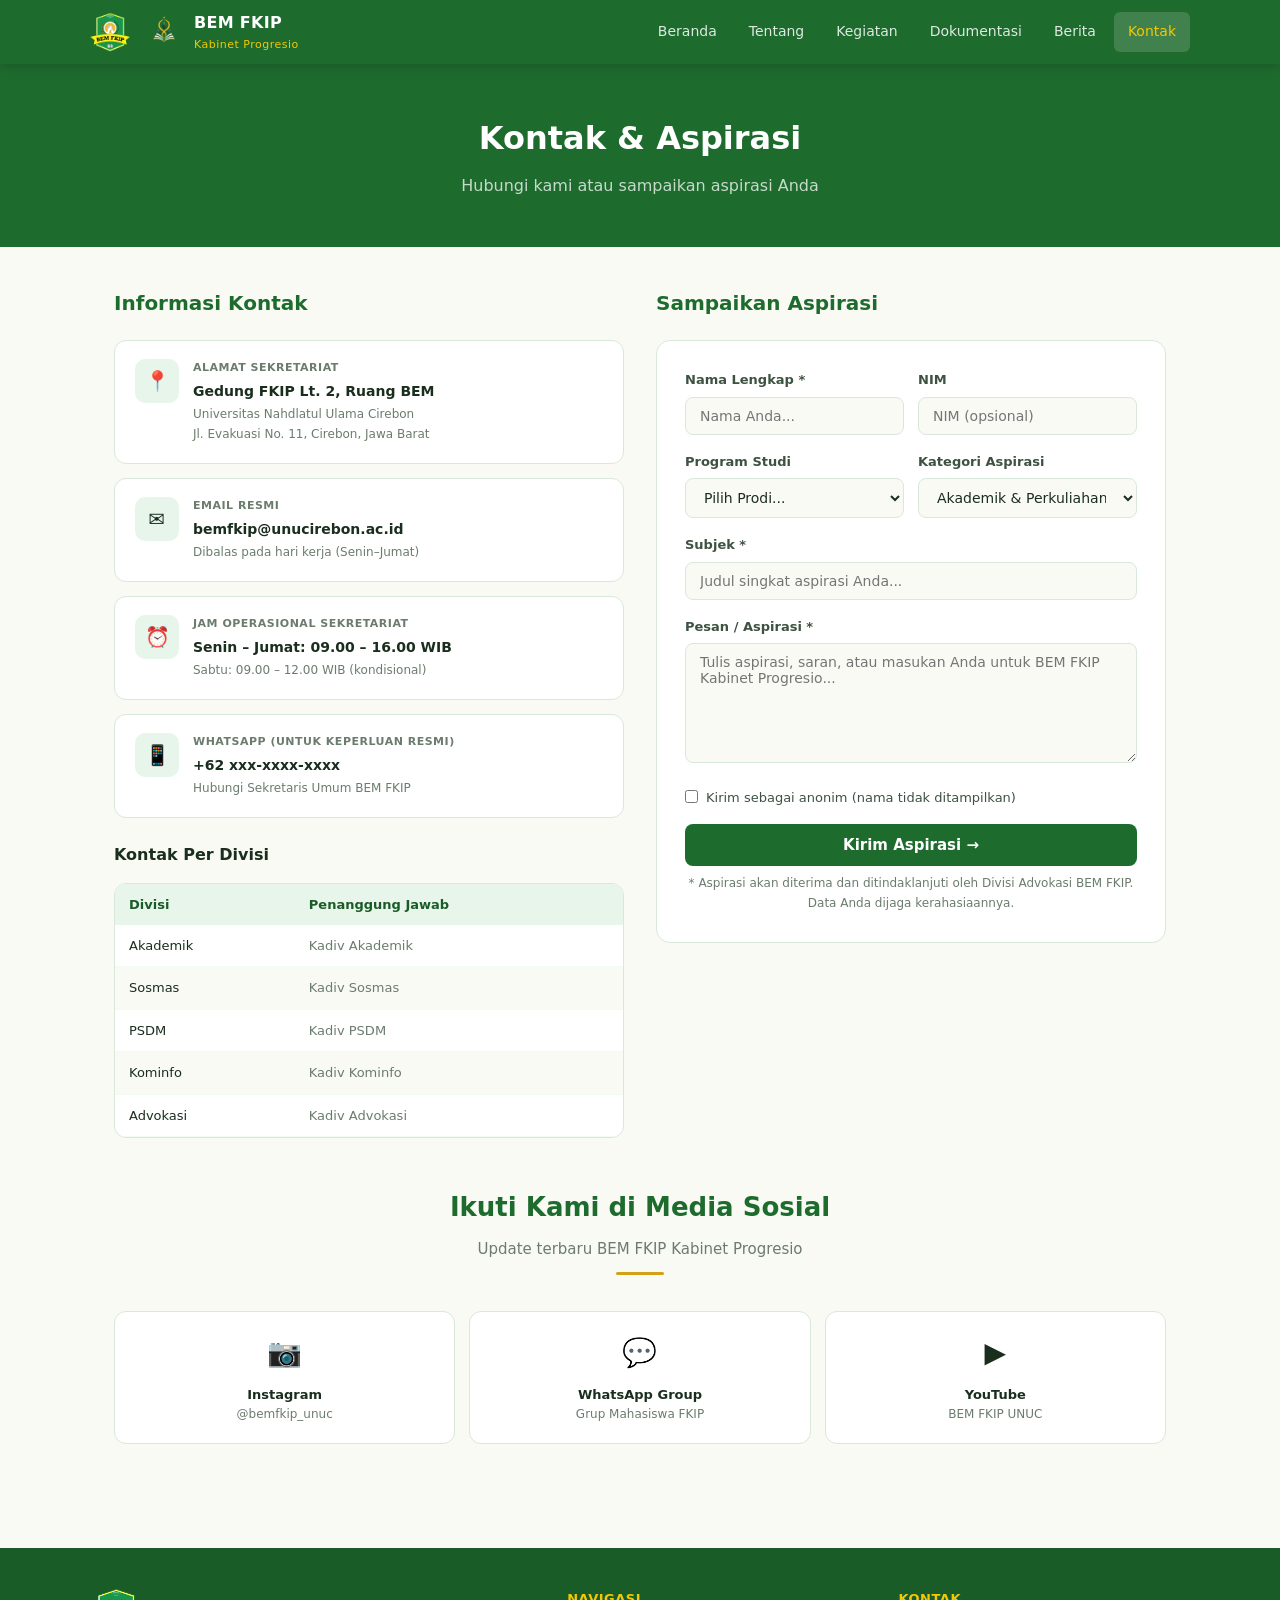
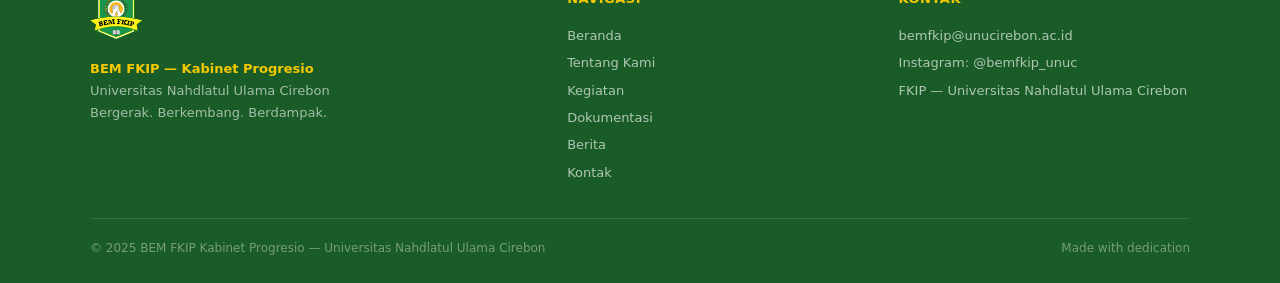
==== kontak.html @ 58577be5 "init: BEM FKIP Progresio website + Supabase integration" ====
<!DOCTYPE html>
<html lang="id">
<head>
<meta charset="UTF-8"/>
<meta name="viewport" content="width=device-width,initial-scale=1.0"/>
<title>Kontak — BEM FKIP Kabinet Progresio</title>
<link rel="stylesheet" href="assets/style.css"/>
<style>
.kontak-grid { display: grid; grid-template-columns: 1fr 1fr; gap: 32px; }

.kontak-info-box {
  display: flex; flex-direction: column; gap: 14px;
}
.info-item {
  background: white; border: 1px solid var(--border); border-radius: 12px;
  padding: 18px 20px; display: flex; gap: 14px; align-items: flex-start;
}
.info-icon {
  width: 44px; height: 44px; border-radius: 10px;
  background: var(--green-light); display: flex; align-items: center;
  justify-content: center; font-size: 20px; flex-shrink: 0;
}
.info-label { font-size: 11px; font-weight: 700; text-transform: uppercase; letter-spacing: .5px; color: var(--text-light); margin-bottom: 3px; }
.info-value { font-size: 14px; font-weight: 600; color: var(--text-dark); }
.info-sub { font-size: 12px; color: var(--text-light); margin-top: 2px; }

/* FORM */
.aspirasi-form {
  background: white; border: 1px solid var(--border); border-radius: 14px; padding: 28px;
}
.form-group { margin-bottom: 16px; }
.form-group label { display: block; font-size: 13px; font-weight: 600; color: var(--text-mid); margin-bottom: 6px; }
.form-group input, .form-group select, .form-group textarea {
  width: 100%; border: 1.5px solid var(--border); border-radius: 8px;
  padding: 10px 14px; font-size: 14px; color: var(--text-dark);
  background: var(--cream); transition: border .2s;
  font-family: inherit;
}
.form-group input:focus, .form-group select:focus, .form-group textarea:focus {
  outline: none; border-color: var(--green-main); background: white;
}
.form-group textarea { min-height: 120px; resize: vertical; }
.form-row { display: grid; grid-template-columns: 1fr 1fr; gap: 14px; }
.form-submit-btn {
  width: 100%; padding: 12px; background: var(--green-main); color: white;
  border: none; border-radius: 8px; font-size: 15px; font-weight: 700;
  cursor: pointer; transition: background .2s; font-family: inherit;
}
.form-submit-btn:hover { background: var(--green-mid); }
.form-note { font-size: 12px; color: var(--text-light); text-align: center; margin-top: 8px; }

/* SOSMED */
.sosmed-grid { display: grid; grid-template-columns: repeat(3,1fr); gap: 14px; margin-top: 28px; }
.sosmed-card {
  background: white; border: 1px solid var(--border); border-radius: 12px;
  padding: 18px; text-align: center; transition: box-shadow .2s; cursor: pointer;
  text-decoration: none; display: block; color: var(--text-dark);
}
.sosmed-card:hover { box-shadow: 0 4px 16px var(--shadow); }
.sosmed-icon { font-size: 28px; margin-bottom: 8px; }
.sosmed-name { font-size: 13px; font-weight: 700; }
.sosmed-handle { font-size: 12px; color: var(--text-light); }

/* SUCCESS */
.success-msg {
  display: none; background: var(--green-light); border: 1px solid var(--border);
  border-radius: 10px; padding: 16px; text-align: center; margin-bottom: 16px;
  color: var(--green-dark); font-weight: 600;
}

@media(max-width:768px) {
  .kontak-grid { grid-template-columns: 1fr; }
  .form-row { grid-template-columns: 1fr; }
  .sosmed-grid { grid-template-columns: 1fr 1fr; }
}
</style>
</head>
<body>
<div id="navbar-placeholder"></div>

<div class="page-hero">
  <h1>Kontak & Aspirasi</h1>
  <p>Hubungi kami atau sampaikan aspirasi Anda</p>
</div>

<div class="container">
  <div class="kontak-grid">

    <!-- INFO KONTAK -->
    <div>
      <h2 style="font-size:20px;font-weight:800;color:var(--green-main);margin-bottom:20px">Informasi Kontak</h2>
      <div class="kontak-info-box">
        <div class="info-item">
          <div class="info-icon">📍</div>
          <div>
            <div class="info-label">Alamat Sekretariat</div>
            <div class="info-value">Gedung FKIP Lt. 2, Ruang BEM</div>
            <div class="info-sub">Universitas Nahdlatul Ulama Cirebon<br>Jl. Evakuasi No. 11, Cirebon, Jawa Barat</div>
          </div>
        </div>
        <div class="info-item">
          <div class="info-icon">✉</div>
          <div>
            <div class="info-label">Email Resmi</div>
            <div class="info-value">bemfkip@unucirebon.ac.id</div>
            <div class="info-sub">Dibalas pada hari kerja (Senin–Jumat)</div>
          </div>
        </div>
        <div class="info-item">
          <div class="info-icon">⏰</div>
          <div>
            <div class="info-label">Jam Operasional Sekretariat</div>
            <div class="info-value">Senin – Jumat: 09.00 – 16.00 WIB</div>
            <div class="info-sub">Sabtu: 09.00 – 12.00 WIB (kondisional)</div>
          </div>
        </div>
        <div class="info-item">
          <div class="info-icon">📱</div>
          <div>
            <div class="info-label">WhatsApp (untuk keperluan resmi)</div>
            <div class="info-value">+62 xxx-xxxx-xxxx</div>
            <div class="info-sub">Hubungi Sekretaris Umum BEM FKIP</div>
          </div>
        </div>
      </div>

      <!-- DIVISI KONTAK -->
      <h3 style="font-size:16px;font-weight:700;color:var(--text-dark);margin:24px 0 14px">Kontak Per Divisi</h3>
      <div style="background:white;border:1px solid var(--border);border-radius:12px;overflow:hidden">
        <table style="width:100%;border-collapse:collapse;font-size:13px">
          <thead>
            <tr style="background:var(--green-light)">
              <th style="padding:10px 14px;text-align:left;font-weight:700;color:var(--green-dark)">Divisi</th>
              <th style="padding:10px 14px;text-align:left;font-weight:700;color:var(--green-dark)">Penanggung Jawab</th>
            </tr>
          </thead>
          <tbody>
            <tr style="border-bottom:1px solid var(--green-pale)"><td style="padding:10px 14px">Akademik</td><td style="padding:10px 14px;color:var(--text-light)">Kadiv Akademik</td></tr>
            <tr style="border-bottom:1px solid var(--green-pale);background:var(--cream)"><td style="padding:10px 14px">Sosmas</td><td style="padding:10px 14px;color:var(--text-light)">Kadiv Sosmas</td></tr>
            <tr style="border-bottom:1px solid var(--green-pale)"><td style="padding:10px 14px">PSDM</td><td style="padding:10px 14px;color:var(--text-light)">Kadiv PSDM</td></tr>
            <tr style="border-bottom:1px solid var(--green-pale);background:var(--cream)"><td style="padding:10px 14px">Kominfo</td><td style="padding:10px 14px;color:var(--text-light)">Kadiv Kominfo</td></tr>
            <tr style="border-bottom:1px solid var(--green-pale)"><td style="padding:10px 14px">Advokasi</td><td style="padding:10px 14px;color:var(--text-light)">Kadiv Advokasi</td></tr>
          </tbody>
        </table>
      </div>
    </div>

    <!-- FORM ASPIRASI -->
    <div>
      <h2 style="font-size:20px;font-weight:800;color:var(--green-main);margin-bottom:20px">Sampaikan Aspirasi</h2>
      <div class="aspirasi-form">
        <div class="success-msg" id="successMsg">
          ✅ Aspirasi Anda berhasil terkirim! Kami akan menindaklanjuti secepatnya.
        </div>
        <div class="form-row">
          <div class="form-group">
            <label for="nama">Nama Lengkap *</label>
            <input type="text" id="nama" placeholder="Nama Anda..."/>
          </div>
          <div class="form-group">
            <label for="nim">NIM</label>
            <input type="text" id="nim" placeholder="NIM (opsional)"/>
          </div>
        </div>
        <div class="form-row">
          <div class="form-group">
            <label for="prodi">Program Studi</label>
            <select id="prodi">
              <option value="">Pilih Prodi...</option>
              <option>Pendidikan Bahasa Indonesia</option>
              <option>Pendidikan Bahasa Inggris</option>
              <option>Pendidikan Matematika</option>
              <option>PGSD</option>
              <option>Prodi Lainnya</option>
            </select>
          </div>
          <div class="form-group">
            <label for="kategori">Kategori Aspirasi</label>
            <select id="kategori">
              <option>Akademik & Perkuliahan</option>
              <option>Fasilitas Kampus</option>
              <option>Kegiatan Organisasi</option>
              <option>Advokasi & Kebijakan</option>
              <option>Saran Umum</option>
              <option>Lainnya</option>
            </select>
          </div>
        </div>
        <div class="form-group">
          <label for="subjek">Subjek *</label>
          <input type="text" id="subjek" placeholder="Judul singkat aspirasi Anda..."/>
        </div>
        <div class="form-group">
          <label for="pesan">Pesan / Aspirasi *</label>
          <textarea id="pesan" placeholder="Tulis aspirasi, saran, atau masukan Anda untuk BEM FKIP Kabinet Progresio..."></textarea>
        </div>
        <div class="form-group">
          <label style="display:flex;align-items:flex-start;gap:8px;cursor:pointer">
            <input type="checkbox" id="anonim" style="width:auto;margin-top:3px"/>
            <span style="font-size:13px;color:var(--text-mid);font-weight:normal">Kirim sebagai anonim (nama tidak ditampilkan)</span>
          </label>
        </div>
        <button class="form-submit-btn" onclick="submitAspirasi()">Kirim Aspirasi →</button>
        <p class="form-note">* Aspirasi akan diterima dan ditindaklanjuti oleh Divisi Advokasi BEM FKIP.<br>Data Anda dijaga kerahasiaannya.</p>
      </div>
    </div>

  </div>

  <!-- SOSMED -->
  <div style="margin-top:48px">
    <div class="section-heading">
      <h2>Ikuti Kami di Media Sosial</h2>
      <p>Update terbaru BEM FKIP Kabinet Progresio</p>
      <div class="line"></div>
    </div>
    <div class="sosmed-grid">
      <a href="#" class="sosmed-card">
        <div class="sosmed-icon">📷</div>
        <div class="sosmed-name">Instagram</div>
        <div class="sosmed-handle">@bemfkip_unuc</div>
      </a>
      <a href="#" class="sosmed-card">
        <div class="sosmed-icon">💬</div>
        <div class="sosmed-name">WhatsApp Group</div>
        <div class="sosmed-handle">Grup Mahasiswa FKIP</div>
      </a>
      <a href="#" class="sosmed-card">
        <div class="sosmed-icon">▶</div>
        <div class="sosmed-name">YouTube</div>
        <div class="sosmed-handle">BEM FKIP UNUC</div>
      </a>
    </div>
  </div>

</div>

<div id="footer-placeholder"></div>
<script src="assets/main.js"></script>
<script>
function submitAspirasi() {
  const nama = document.getElementById('nama').value;
  const subjek = document.getElementById('subjek').value;
  const pesan = document.getElementById('pesan').value;
  if (!nama || !subjek || !pesan) {
    alert('Mohon lengkapi field yang bertanda *');
    return;
  }
  // Simpan ke localStorage sebagai demo
  const aspirasi = JSON.parse(localStorage.getItem('aspirasi_bem') || '[]');
  aspirasi.push({
    nama: document.getElementById('anonim').checked ? 'Anonim' : nama,
    nim: document.getElementById('nim').value,
    prodi: document.getElementById('prodi').value,
    kategori: document.getElementById('kategori').value,
    subjek, pesan,
    tanggal: new Date().toLocaleDateString('id-ID'),
    status: 'Masuk'
  });
  localStorage.setItem('aspirasi_bem', JSON.stringify(aspirasi));
  document.getElementById('successMsg').style.display = 'block';
  document.getElementById('nama').value = '';
  document.getElementById('subjek').value = '';
  document.getElementById('pesan').value = '';
  window.scrollTo({ top: document.querySelector('.aspirasi-form').offsetTop - 80, behavior: 'smooth' });
}
</script>
</body>
</html>
---- assets/style.css ----
﻿/* =============================================
   BEM FKIP — Progresio | Shared Stylesheet
   Colors: Green #1e6b2e, Gold #d4a017, Cream #fafaf5
   ============================================= */

*, *::before, *::after { box-sizing: border-box; margin: 0; padding: 0; }

:root {
  --green-dark:  #1a5c27;
  --green-main:  #1e6b2e;
  --green-mid:   #2d7a3a;
  --green-light: #e8f5eb;
  --green-pale:  #f2faf4;
  --gold-dark:   #b8890f;
  --gold-main:   #d4a017;
  --gold-light:  #f5c800;
  --gold-pale:   #fffbea;
  --cream:       #fafaf5;
  --white:       #ffffff;
  --text-dark:   #1a2e1e;
  --text-mid:    #3d5240;
  --text-light:  #6b7c6e;
  --border:      #d8e8da;
  --shadow:      rgba(30,107,46,0.10);
}

html { scroll-behavior: smooth; }

body {
  font-family: -apple-system, "Segoe UI", system-ui, sans-serif;
  background: var(--cream);
  color: var(--text-dark);
  font-size: 15px;
  line-height: 1.65;
}

/* ---- NAVBAR ---- */
.navbar {
  position: sticky; top: 0; z-index: 100;
  background: var(--green-main);
  box-shadow: 0 2px 12px rgba(0,0,0,.18);
  padding: 0 24px;
}
.nav-inner {
  max-width: 1100px; margin: 0 auto;
  display: flex; align-items: center; justify-content: space-between;
  height: 64px;
}
.nav-brand { display: flex; align-items: center; gap: 10px; text-decoration: none; }
.nav-brand img { height: 40px; width: 40px; object-fit: contain; }
.nav-brand-text { color: var(--white); }
.nav-brand-text .org { font-size: 16px; font-weight: 800; letter-spacing: .3px; }
.nav-brand-text .kabinet { font-size: 11px; color: var(--gold-light); font-weight: 500; letter-spacing: .5px; }
.nav-links { display: flex; align-items: center; gap: 4px; }
.nav-links a {
  color: rgba(255,255,255,.85); text-decoration: none;
  padding: 8px 14px; border-radius: 6px; font-size: 14px; font-weight: 500;
  transition: background .2s, color .2s;
}
.nav-links a:hover, .nav-links a.active { background: rgba(255,255,255,.15); color: #fff; }
.nav-links a.active { color: var(--gold-light); }
.nav-toggle { display: none; background: none; border: none; cursor: pointer; padding: 6px; }
.nav-toggle span { display: block; width: 22px; height: 2px; background: #fff; margin: 5px 0; border-radius: 2px; transition: .3s; }

/* ---- FOOTER ---- */
footer {
  background: var(--green-dark);
  color: rgba(255,255,255,.75);
  padding: 40px 24px 24px;
  margin-top: 64px;
}
.footer-inner { max-width: 1100px; margin: 0 auto; }
.footer-grid { display: grid; grid-template-columns: 1.5fr 1fr 1fr; gap: 40px; margin-bottom: 32px; }
.footer-brand img { height: 52px; margin-bottom: 10px; }
.footer-brand p { font-size: 13px; color: rgba(255,255,255,.6); line-height: 1.7; }
.footer-col h4 { color: var(--gold-light); font-size: 13px; font-weight: 700; letter-spacing: .5px; text-transform: uppercase; margin-bottom: 12px; }
.footer-col a { display: block; color: rgba(255,255,255,.65); text-decoration: none; font-size: 13px; padding: 3px 0; transition: color .2s; }
.footer-col a:hover { color: var(--gold-light); }
.footer-bottom { border-top: 1px solid rgba(255,255,255,.12); padding-top: 20px; display: flex; justify-content: space-between; align-items: center; flex-wrap: wrap; gap: 8px; font-size: 12px; color: rgba(255,255,255,.4); }

/* ---- PAGE HERO ---- */
.page-hero {
  background: var(--green-main);
  padding: 48px 24px;
  text-align: center;
  color: white;
}
.page-hero h1 { font-size: 32px; font-weight: 800; margin-bottom: 8px; }
.page-hero p { font-size: 16px; color: rgba(255,255,255,.75); }

/* ---- CONTAINER ---- */
.container { max-width: 1100px; margin: 0 auto; padding: 40px 24px; }

/* ---- SECTION TITLE ---- */
.section-heading { text-align: center; margin-bottom: 36px; }
.section-heading h2 { font-size: 26px; font-weight: 800; color: var(--green-main); margin-bottom: 8px; }
.section-heading p { color: var(--text-light); font-size: 15px; }
.section-heading .line { width: 48px; height: 3px; background: var(--gold-main); border-radius: 2px; margin: 10px auto 0; }

/* ---- CARD ---- */
.card {
  background: var(--white); border: 1px solid var(--border);
  border-radius: 12px; padding: 24px; transition: box-shadow .2s, transform .2s;
}
.card:hover { box-shadow: 0 6px 24px var(--shadow); transform: translateY(-2px); }

/* ---- BADGE ---- */
.badge { display: inline-block; padding: 3px 10px; border-radius: 99px; font-size: 12px; font-weight: 600; }
.badge-green { background: var(--green-light); color: var(--green-main); }
.badge-gold  { background: var(--gold-pale); color: var(--gold-dark); }
.badge-gray  { background: #f0f0f0; color: #666; }

/* ---- BUTTON ---- */
.btn {
  display: inline-flex; align-items: center; gap: 6px;
  padding: 10px 22px; border-radius: 8px; font-size: 14px; font-weight: 600;
  text-decoration: none; border: none; cursor: pointer; transition: .2s;
}
.btn-primary { background: var(--green-main); color: white; }
.btn-primary:hover { background: var(--green-mid); }
.btn-gold { background: var(--gold-main); color: var(--text-dark); }
.btn-gold:hover { background: var(--gold-dark); color: white; }
.btn-outline { background: transparent; border: 2px solid var(--green-main); color: var(--green-main); }
.btn-outline:hover { background: var(--green-main); color: white; }

/* ---- RESPONSIVE ---- */
@media (max-width: 768px) {
  .nav-links { display: none; flex-direction: column; position: absolute; top: 64px; left: 0; right: 0; background: var(--green-dark); padding: 12px 16px 20px; gap: 2px; }
  .nav-links.open { display: flex; }
  .nav-toggle { display: block; }
  .footer-grid { grid-template-columns: 1fr; gap: 28px; }
  .page-hero h1 { font-size: 24px; }
}
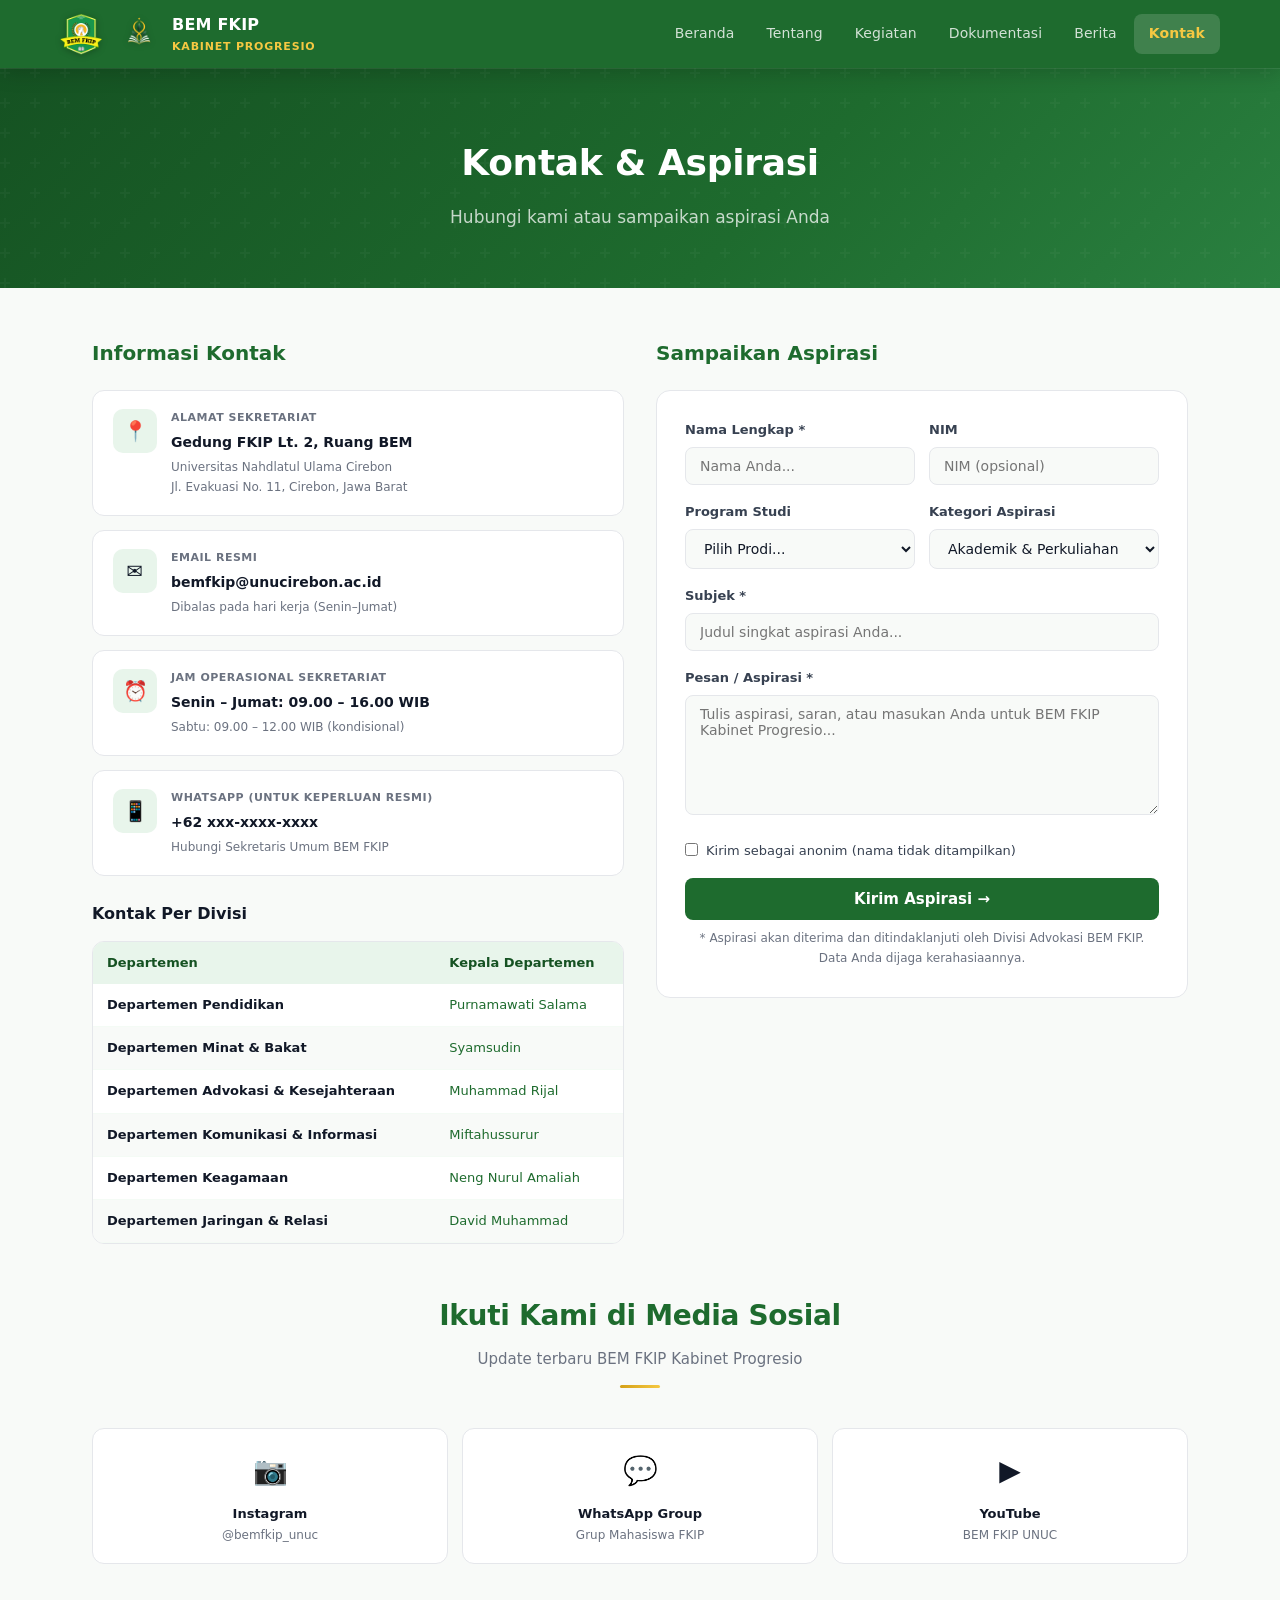
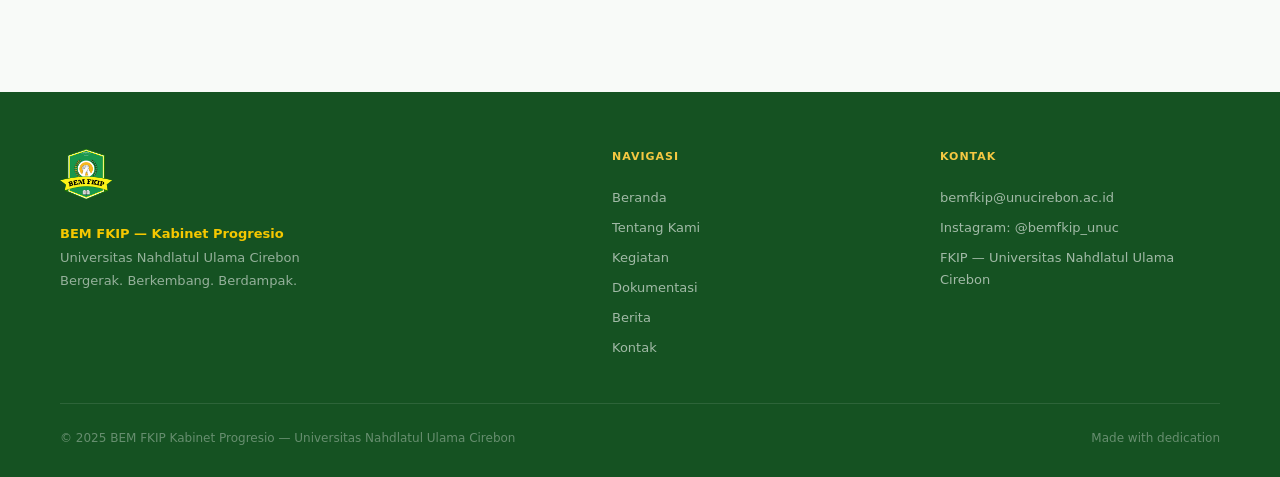
==== commit 8d11e67e: "fix: kontak divisi dari data pengurus real, aspirasi ke Supabase" ====
--- a/kontak.html
+++ b/kontak.html
@@ -130,16 +130,12 @@
         <table style="width:100%;border-collapse:collapse;font-size:13px">
           <thead>
             <tr style="background:var(--green-light)">
-              <th style="padding:10px 14px;text-align:left;font-weight:700;color:var(--green-dark)">Divisi</th>
-              <th style="padding:10px 14px;text-align:left;font-weight:700;color:var(--green-dark)">Penanggung Jawab</th>
+              <th style="padding:10px 14px;text-align:left;font-weight:700;color:var(--green-dark)">Departemen</th>
+              <th style="padding:10px 14px;text-align:left;font-weight:700;color:var(--green-dark)">Kepala Departemen</th>
             </tr>
           </thead>
-          <tbody>
-            <tr style="border-bottom:1px solid var(--green-pale)"><td style="padding:10px 14px">Akademik</td><td style="padding:10px 14px;color:var(--text-light)">Kadiv Akademik</td></tr>
-            <tr style="border-bottom:1px solid var(--green-pale);background:var(--cream)"><td style="padding:10px 14px">Sosmas</td><td style="padding:10px 14px;color:var(--text-light)">Kadiv Sosmas</td></tr>
-            <tr style="border-bottom:1px solid var(--green-pale)"><td style="padding:10px 14px">PSDM</td><td style="padding:10px 14px;color:var(--text-light)">Kadiv PSDM</td></tr>
-            <tr style="border-bottom:1px solid var(--green-pale);background:var(--cream)"><td style="padding:10px 14px">Kominfo</td><td style="padding:10px 14px;color:var(--text-light)">Kadiv Kominfo</td></tr>
-            <tr style="border-bottom:1px solid var(--green-pale)"><td style="padding:10px 14px">Advokasi</td><td style="padding:10px 14px;color:var(--text-light)">Kadiv Advokasi</td></tr>
+          <tbody id="divisiKontakTbody">
+            <tr><td colspan="2" style="padding:14px;text-align:center;color:var(--text-light)">Memuat...</td></tr>
           </tbody>
         </table>
       </div>
@@ -236,34 +232,55 @@
 </div>
 
 <div id="footer-placeholder"></div>
+<script src="assets/data.js"></script>
 <script src="assets/main.js"></script>
 <script>
-function submitAspirasi() {
-  const nama = document.getElementById('nama').value;
-  const subjek = document.getElementById('subjek').value;
-  const pesan = document.getElementById('pesan').value;
+// ── Render tabel kontak departemen dari data pengurus ──────────────
+function renderDivisiKontak() {
+  const data = BEM.getPengurus();
+  const tbody = document.getElementById('divisiKontakTbody');
+  if (!data || !data.departemen || !data.departemen.length) {
+    tbody.innerHTML = '<tr><td colspan="2" style="padding:14px;text-align:center;color:var(--text-light)">Data belum tersedia.</td></tr>';
+    return;
+  }
+  tbody.innerHTML = data.departemen.map((d, i) => `
+    <tr style="border-bottom:1px solid var(--green-pale);${i%2===1?'background:var(--cream)':''}">
+      <td style="padding:10px 14px;font-weight:600">${d.nama}</td>
+      <td style="padding:10px 14px;color:var(--green-main);font-weight:500">${d.kepala}</td>
+    </tr>
+  `).join('');
+}
+
+// ── Submit aspirasi ke Supabase ────────────────────────────────────
+async function submitAspirasi() {
+  const nama    = document.getElementById('nama').value.trim();
+  const subjek  = document.getElementById('subjek').value.trim();
+  const pesan   = document.getElementById('pesan').value.trim();
   if (!nama || !subjek || !pesan) {
     alert('Mohon lengkapi field yang bertanda *');
     return;
   }
-  // Simpan ke localStorage sebagai demo
-  const aspirasi = JSON.parse(localStorage.getItem('aspirasi_bem') || '[]');
-  aspirasi.push({
+  const btn = document.querySelector('.form-submit-btn');
+  btn.disabled = true; btn.textContent = 'Mengirim...';
+
+  const obj = {
     nama: document.getElementById('anonim').checked ? 'Anonim' : nama,
-    nim: document.getElementById('nim').value,
-    prodi: document.getElementById('prodi').value,
     kategori: document.getElementById('kategori').value,
-    subjek, pesan,
+    pesan: subjek + '\n\n' + pesan,
     tanggal: new Date().toLocaleDateString('id-ID'),
-    status: 'Masuk'
-  });
-  localStorage.setItem('aspirasi_bem', JSON.stringify(aspirasi));
+    status: 'baru'
+  };
+  await BEM.insertData('aspirasi', obj);
+
+  btn.disabled = false; btn.textContent = 'Kirim Aspirasi →';
   document.getElementById('successMsg').style.display = 'block';
   document.getElementById('nama').value = '';
   document.getElementById('subjek').value = '';
   document.getElementById('pesan').value = '';
   window.scrollTo({ top: document.querySelector('.aspirasi-form').offsetTop - 80, behavior: 'smooth' });
 }
+
+renderDivisiKontak();
 </script>
 </body>
 </html>
--- a/assets/style.css
+++ b/assets/style.css
@@ -1,133 +1,228 @@
-﻿/* =============================================
+/* =============================================
    BEM FKIP — Progresio | Shared Stylesheet
-   Colors: Green #1e6b2e, Gold #d4a017, Cream #fafaf5
+   Modern & Clean — Hijau + Gold
    ============================================= */
 
 *, *::before, *::after { box-sizing: border-box; margin: 0; padding: 0; }
 
 :root {
-  --green-dark:  #1a5c27;
+  --green-dark:  #155222;
   --green-main:  #1e6b2e;
-  --green-mid:   #2d7a3a;
+  --green-mid:   #277a38;
   --green-light: #e8f5eb;
-  --green-pale:  #f2faf4;
+  --green-pale:  #f4fbf5;
   --gold-dark:   #b8890f;
   --gold-main:   #d4a017;
-  --gold-light:  #f5c800;
+  --gold-light:  #f5c842;
   --gold-pale:   #fffbea;
-  --cream:       #fafaf5;
+  --cream:       #f8faf8;
   --white:       #ffffff;
-  --text-dark:   #1a2e1e;
-  --text-mid:    #3d5240;
-  --text-light:  #6b7c6e;
-  --border:      #d8e8da;
-  --shadow:      rgba(30,107,46,0.10);
+  --text-dark:   #111827;
+  --text-mid:    #374151;
+  --text-light:  #6b7280;
+  --border:      #e5e7eb;
+  --shadow:      rgba(0,0,0,0.07);
+  --shadow-md:   rgba(0,0,0,0.11);
+  --radius:      14px;
+  --radius-sm:   8px;
 }
 
 html { scroll-behavior: smooth; }
 
 body {
-  font-family: -apple-system, "Segoe UI", system-ui, sans-serif;
+  font-family: -apple-system, "Segoe UI", "Inter", system-ui, sans-serif;
   background: var(--cream);
   color: var(--text-dark);
   font-size: 15px;
-  line-height: 1.65;
-}
-
-/* ---- NAVBAR ---- */
+  line-height: 1.7;
+}
+
+/* ════════════════════════════════════
+   NAVBAR
+   ════════════════════════════════════ */
 .navbar {
   position: sticky; top: 0; z-index: 100;
   background: var(--green-main);
-  box-shadow: 0 2px 12px rgba(0,0,0,.18);
-  padding: 0 24px;
+  box-shadow: 0 1px 0 rgba(255,255,255,.08), 0 4px 20px rgba(0,0,0,.18);
+  padding: 0 32px;
 }
 .nav-inner {
-  max-width: 1100px; margin: 0 auto;
+  max-width: 1160px; margin: 0 auto;
   display: flex; align-items: center; justify-content: space-between;
-  height: 64px;
-}
-.nav-brand { display: flex; align-items: center; gap: 10px; text-decoration: none; }
-.nav-brand img { height: 40px; width: 40px; object-fit: contain; }
+  height: 68px;
+}
+.nav-brand { display: flex; align-items: center; gap: 12px; text-decoration: none; }
+.nav-brand img { height: 42px; width: 42px; object-fit: contain; filter: drop-shadow(0 1px 3px rgba(0,0,0,.25)); }
 .nav-brand-text { color: var(--white); }
-.nav-brand-text .org { font-size: 16px; font-weight: 800; letter-spacing: .3px; }
-.nav-brand-text .kabinet { font-size: 11px; color: var(--gold-light); font-weight: 500; letter-spacing: .5px; }
-.nav-links { display: flex; align-items: center; gap: 4px; }
+.nav-brand-text .org { font-size: 16px; font-weight: 800; letter-spacing: .2px; }
+.nav-brand-text .kabinet { font-size: 11px; color: var(--gold-light); font-weight: 600; letter-spacing: .8px; text-transform: uppercase; }
+.nav-links { display: flex; align-items: center; gap: 2px; }
 .nav-links a {
-  color: rgba(255,255,255,.85); text-decoration: none;
-  padding: 8px 14px; border-radius: 6px; font-size: 14px; font-weight: 500;
-  transition: background .2s, color .2s;
-}
-.nav-links a:hover, .nav-links a.active { background: rgba(255,255,255,.15); color: #fff; }
-.nav-links a.active { color: var(--gold-light); }
+  color: rgba(255,255,255,.8); text-decoration: none;
+  padding: 8px 15px; border-radius: var(--radius-sm); font-size: 14px; font-weight: 500;
+  transition: background .18s, color .18s;
+  letter-spacing: .1px;
+}
+.nav-links a:hover { background: rgba(255,255,255,.12); color: #fff; }
+.nav-links a.active { background: rgba(255,255,255,.15); color: var(--gold-light); font-weight: 700; }
 .nav-toggle { display: none; background: none; border: none; cursor: pointer; padding: 6px; }
 .nav-toggle span { display: block; width: 22px; height: 2px; background: #fff; margin: 5px 0; border-radius: 2px; transition: .3s; }
 
-/* ---- FOOTER ---- */
+/* ════════════════════════════════════
+   FOOTER
+   ════════════════════════════════════ */
 footer {
   background: var(--green-dark);
-  color: rgba(255,255,255,.75);
-  padding: 40px 24px 24px;
-  margin-top: 64px;
-}
-.footer-inner { max-width: 1100px; margin: 0 auto; }
-.footer-grid { display: grid; grid-template-columns: 1.5fr 1fr 1fr; gap: 40px; margin-bottom: 32px; }
-.footer-brand img { height: 52px; margin-bottom: 10px; }
-.footer-brand p { font-size: 13px; color: rgba(255,255,255,.6); line-height: 1.7; }
-.footer-col h4 { color: var(--gold-light); font-size: 13px; font-weight: 700; letter-spacing: .5px; text-transform: uppercase; margin-bottom: 12px; }
-.footer-col a { display: block; color: rgba(255,255,255,.65); text-decoration: none; font-size: 13px; padding: 3px 0; transition: color .2s; }
+  color: rgba(255,255,255,.7);
+  padding: 56px 32px 28px;
+  margin-top: 80px;
+}
+.footer-inner { max-width: 1160px; margin: 0 auto; }
+.footer-grid { display: grid; grid-template-columns: 1.8fr 1fr 1fr; gap: 48px; margin-bottom: 40px; }
+.footer-brand img { height: 52px; margin-bottom: 14px; }
+.footer-brand p { font-size: 13px; color: rgba(255,255,255,.55); line-height: 1.8; max-width: 280px; }
+.footer-col h4 { color: var(--gold-light); font-size: 11px; font-weight: 700; letter-spacing: 1px; text-transform: uppercase; margin-bottom: 16px; }
+.footer-col a { display: block; color: rgba(255,255,255,.6); text-decoration: none; font-size: 13px; padding: 4px 0; transition: color .2s; }
 .footer-col a:hover { color: var(--gold-light); }
-.footer-bottom { border-top: 1px solid rgba(255,255,255,.12); padding-top: 20px; display: flex; justify-content: space-between; align-items: center; flex-wrap: wrap; gap: 8px; font-size: 12px; color: rgba(255,255,255,.4); }
-
-/* ---- PAGE HERO ---- */
+.footer-bottom {
+  border-top: 1px solid rgba(255,255,255,.1); padding-top: 24px;
+  display: flex; justify-content: space-between; align-items: center; flex-wrap: wrap; gap: 8px;
+  font-size: 12px; color: rgba(255,255,255,.35);
+}
+
+/* ════════════════════════════════════
+   PAGE HERO
+   ════════════════════════════════════ */
 .page-hero {
-  background: var(--green-main);
-  padding: 48px 24px;
+  background: linear-gradient(135deg, var(--green-dark) 0%, var(--green-main) 60%, #2a8040 100%);
+  padding: 64px 32px 56px;
   text-align: center;
   color: white;
-}
-.page-hero h1 { font-size: 32px; font-weight: 800; margin-bottom: 8px; }
-.page-hero p { font-size: 16px; color: rgba(255,255,255,.75); }
-
-/* ---- CONTAINER ---- */
-.container { max-width: 1100px; margin: 0 auto; padding: 40px 24px; }
-
-/* ---- SECTION TITLE ---- */
-.section-heading { text-align: center; margin-bottom: 36px; }
-.section-heading h2 { font-size: 26px; font-weight: 800; color: var(--green-main); margin-bottom: 8px; }
+  position: relative;
+  overflow: hidden;
+}
+.page-hero::before {
+  content: '';
+  position: absolute; inset: 0;
+  background: url("data:image/svg+xml,%3Csvg width='60' height='60' viewBox='0 0 60 60' xmlns='http://www.w3.org/2000/svg'%3E%3Cg fill='none' fill-rule='evenodd'%3E%3Cg fill='%23ffffff' fill-opacity='0.03'%3E%3Cpath d='M36 34v-4h-2v4h-4v2h4v4h2v-4h4v-2h-4zm0-30V0h-2v4h-4v2h4v4h2V6h4V4h-4zM6 34v-4H4v4H0v2h4v4h2v-4h4v-2H6zM6 4V0H4v4H0v2h4v4h2V6h4V4H6z'/%3E%3C/g%3E%3C/g%3E%3C/svg%3E");
+}
+.page-hero h1 { font-size: 36px; font-weight: 900; margin-bottom: 10px; letter-spacing: -.3px; position: relative; }
+.page-hero p { font-size: 17px; color: rgba(255,255,255,.75); max-width: 520px; margin: 0 auto; position: relative; }
+
+/* ════════════════════════════════════
+   CONTAINER
+   ════════════════════════════════════ */
+.container { max-width: 1160px; margin: 0 auto; padding: 48px 32px; }
+
+/* ════════════════════════════════════
+   SECTION HEADING
+   ════════════════════════════════════ */
+.section-heading { text-align: center; margin-bottom: 40px; }
+.section-heading h2 {
+  font-size: 28px; font-weight: 900; color: var(--green-main);
+  margin-bottom: 8px; letter-spacing: -.3px;
+}
 .section-heading p { color: var(--text-light); font-size: 15px; }
-.section-heading .line { width: 48px; height: 3px; background: var(--gold-main); border-radius: 2px; margin: 10px auto 0; }
-
-/* ---- CARD ---- */
+.section-heading .line {
+  width: 40px; height: 3px;
+  background: linear-gradient(90deg, var(--gold-main), var(--gold-light));
+  border-radius: 2px; margin: 12px auto 0;
+}
+
+/* ════════════════════════════════════
+   CARD
+   ════════════════════════════════════ */
 .card {
-  background: var(--white); border: 1px solid var(--border);
-  border-radius: 12px; padding: 24px; transition: box-shadow .2s, transform .2s;
-}
-.card:hover { box-shadow: 0 6px 24px var(--shadow); transform: translateY(-2px); }
-
-/* ---- BADGE ---- */
-.badge { display: inline-block; padding: 3px 10px; border-radius: 99px; font-size: 12px; font-weight: 600; }
+  background: var(--white);
+  border: 1px solid var(--border);
+  border-radius: var(--radius);
+  padding: 28px;
+  transition: box-shadow .22s, transform .22s;
+}
+.card:hover {
+  box-shadow: 0 8px 32px var(--shadow-md);
+  transform: translateY(-3px);
+}
+
+/* ════════════════════════════════════
+   BADGE
+   ════════════════════════════════════ */
+.badge {
+  display: inline-block; padding: 3px 11px;
+  border-radius: 99px; font-size: 12px; font-weight: 600;
+  letter-spacing: .2px;
+}
 .badge-green { background: var(--green-light); color: var(--green-main); }
-.badge-gold  { background: var(--gold-pale); color: var(--gold-dark); }
-.badge-gray  { background: #f0f0f0; color: #666; }
-
-/* ---- BUTTON ---- */
+.badge-gold  { background: var(--gold-pale);   color: var(--gold-dark);  }
+.badge-gray  { background: #f3f4f6;            color: #6b7280;           }
+
+/* ════════════════════════════════════
+   BUTTON
+   ════════════════════════════════════ */
 .btn {
-  display: inline-flex; align-items: center; gap: 6px;
-  padding: 10px 22px; border-radius: 8px; font-size: 14px; font-weight: 600;
-  text-decoration: none; border: none; cursor: pointer; transition: .2s;
-}
-.btn-primary { background: var(--green-main); color: white; }
-.btn-primary:hover { background: var(--green-mid); }
-.btn-gold { background: var(--gold-main); color: var(--text-dark); }
+  display: inline-flex; align-items: center; gap: 7px;
+  padding: 11px 24px; border-radius: var(--radius-sm);
+  font-size: 14px; font-weight: 700;
+  text-decoration: none; border: none; cursor: pointer;
+  transition: transform .15s, box-shadow .15s, background .15s;
+  letter-spacing: .1px;
+}
+.btn:hover { transform: translateY(-1px); }
+.btn-primary {
+  background: var(--green-main); color: white;
+  box-shadow: 0 2px 8px rgba(30,107,46,.25);
+}
+.btn-primary:hover { background: var(--green-mid); box-shadow: 0 4px 14px rgba(30,107,46,.35); }
+.btn-gold {
+  background: var(--gold-main); color: var(--text-dark);
+  box-shadow: 0 2px 8px rgba(212,160,23,.25);
+}
 .btn-gold:hover { background: var(--gold-dark); color: white; }
-.btn-outline { background: transparent; border: 2px solid var(--green-main); color: var(--green-main); }
+.btn-outline {
+  background: transparent; border: 2px solid var(--green-main); color: var(--green-main);
+}
 .btn-outline:hover { background: var(--green-main); color: white; }
 
-/* ---- RESPONSIVE ---- */
+/* ════════════════════════════════════
+   STAT CARDS (index.html)
+   ════════════════════════════════════ */
+.stats-bar {
+  display: grid; grid-template-columns: repeat(4,1fr);
+  gap: 1px; background: var(--border);
+  border: 1px solid var(--border); border-radius: var(--radius);
+  overflow: hidden; margin: -28px 0 56px;
+  box-shadow: 0 4px 24px var(--shadow);
+}
+.stat-item {
+  background: white; padding: 28px 24px; text-align: center;
+}
+.stat-item .num {
+  font-size: 36px; font-weight: 900; color: var(--green-main);
+  letter-spacing: -1px; line-height: 1;
+}
+.stat-item .lbl { font-size: 12px; color: var(--text-light); margin-top: 6px; font-weight: 600; text-transform: uppercase; letter-spacing: .5px; }
+
+/* ════════════════════════════════════
+   RESPONSIVE
+   ════════════════════════════════════ */
 @media (max-width: 768px) {
-  .nav-links { display: none; flex-direction: column; position: absolute; top: 64px; left: 0; right: 0; background: var(--green-dark); padding: 12px 16px 20px; gap: 2px; }
+  .navbar { padding: 0 16px; }
+  .nav-links {
+    display: none; flex-direction: column;
+    position: absolute; top: 68px; left: 0; right: 0;
+    background: var(--green-dark); padding: 12px 16px 20px; gap: 2px;
+    box-shadow: 0 8px 24px rgba(0,0,0,.2);
+  }
   .nav-links.open { display: flex; }
   .nav-toggle { display: block; }
-  .footer-grid { grid-template-columns: 1fr; gap: 28px; }
-  .page-hero h1 { font-size: 24px; }
-}
+  .footer-grid { grid-template-columns: 1fr; gap: 32px; }
+  .page-hero { padding: 48px 20px 40px; }
+  .page-hero h1 { font-size: 26px; }
+  .page-hero p { font-size: 15px; }
+  .container { padding: 32px 16px; }
+  .stats-bar { grid-template-columns: 1fr 1fr; }
+}
+@media (max-width: 480px) {
+  .stats-bar { grid-template-columns: 1fr 1fr; }
+  .page-hero h1 { font-size: 22px; }
+}
